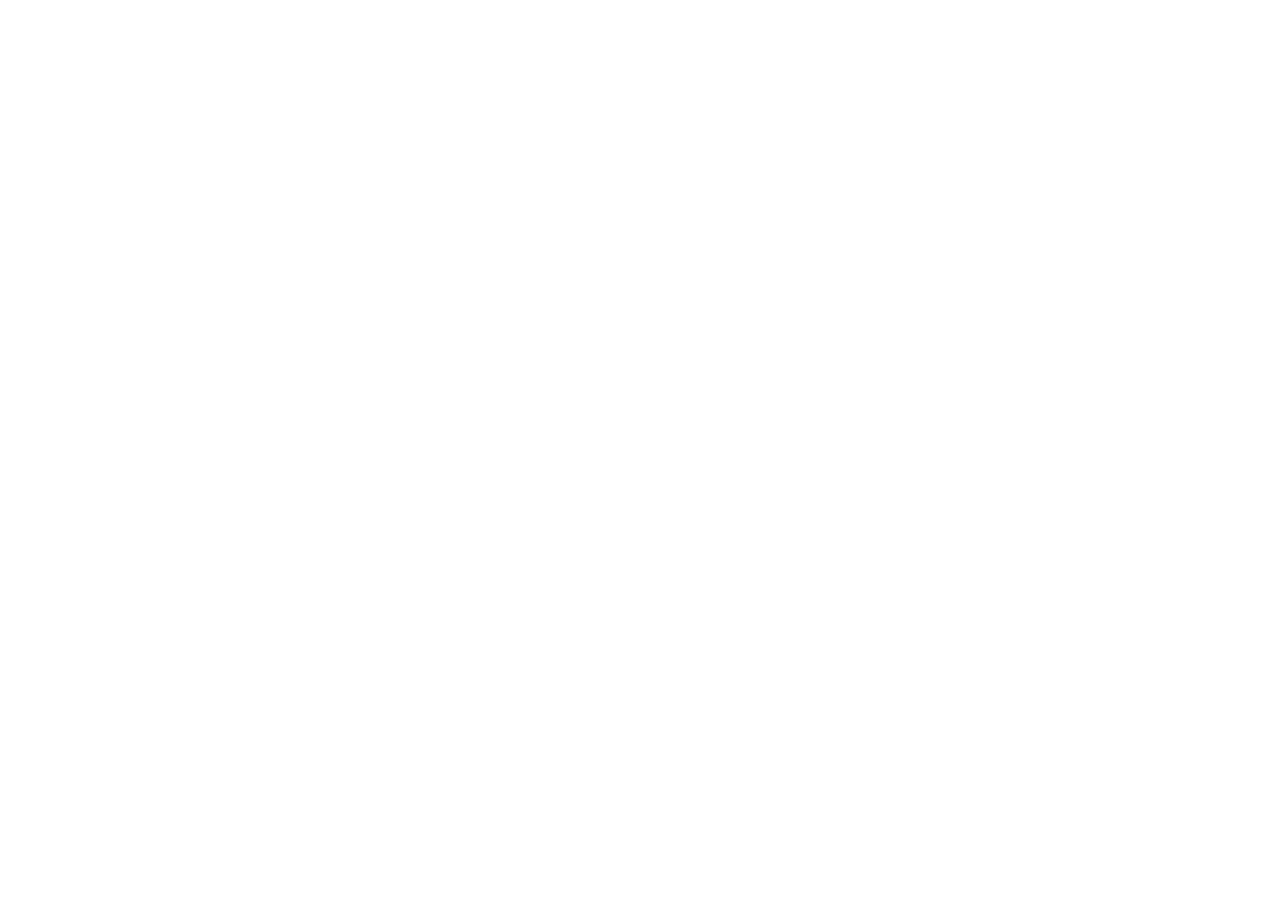
==== web/index.html @ d9312cff "feat: 🎸 (setup) first commit with setup repo" ====
<!DOCTYPE html>
<html>
<head>
  <!--
    If you are serving your web app in a path other than the root, change the
    href value below to reflect the base path you are serving from.

    The path provided below has to start and end with a slash "/" in order for
    it to work correctly.

    For more details:
    * https://developer.mozilla.org/en-US/docs/Web/HTML/Element/base

    This is a placeholder for base href that will be replaced by the value of
    the `--base-href` argument provided to `flutter build`.
  -->
  <base href="$FLUTTER_BASE_HREF">

  <meta charset="UTF-8">
  <meta content="IE=Edge" http-equiv="X-UA-Compatible">
  <meta name="description" content="A new Flutter project.">

  <!-- iOS meta tags & icons -->
  <meta name="apple-mobile-web-app-capable" content="yes">
  <meta name="apple-mobile-web-app-status-bar-style" content="black">
  <meta name="apple-mobile-web-app-title" content="thaiosk">
  <link rel="apple-touch-icon" href="icons/Icon-192.png">

  <!-- Favicon -->
  <link rel="icon" type="image/png" href="favicon.png"/>

  <title>thaiosk</title>
  <link rel="manifest" href="manifest.json">

  <script>
    // The value below is injected by flutter build, do not touch.
    var serviceWorkerVersion = null;
  </script>
  <!-- This script adds the flutter initialization JS code -->
  <script src="flutter.js" defer></script>
</head>
<body>
  <script>
    window.addEventListener('load', function(ev) {
      // Download main.dart.js
      _flutter.loader.loadEntrypoint({
        serviceWorker: {
          serviceWorkerVersion: serviceWorkerVersion,
        }
      }).then(function(engineInitializer) {
        return engineInitializer.initializeEngine();
      }).then(function(appRunner) {
        return appRunner.runApp();
      });
    });
  </script>
</body>
</html>
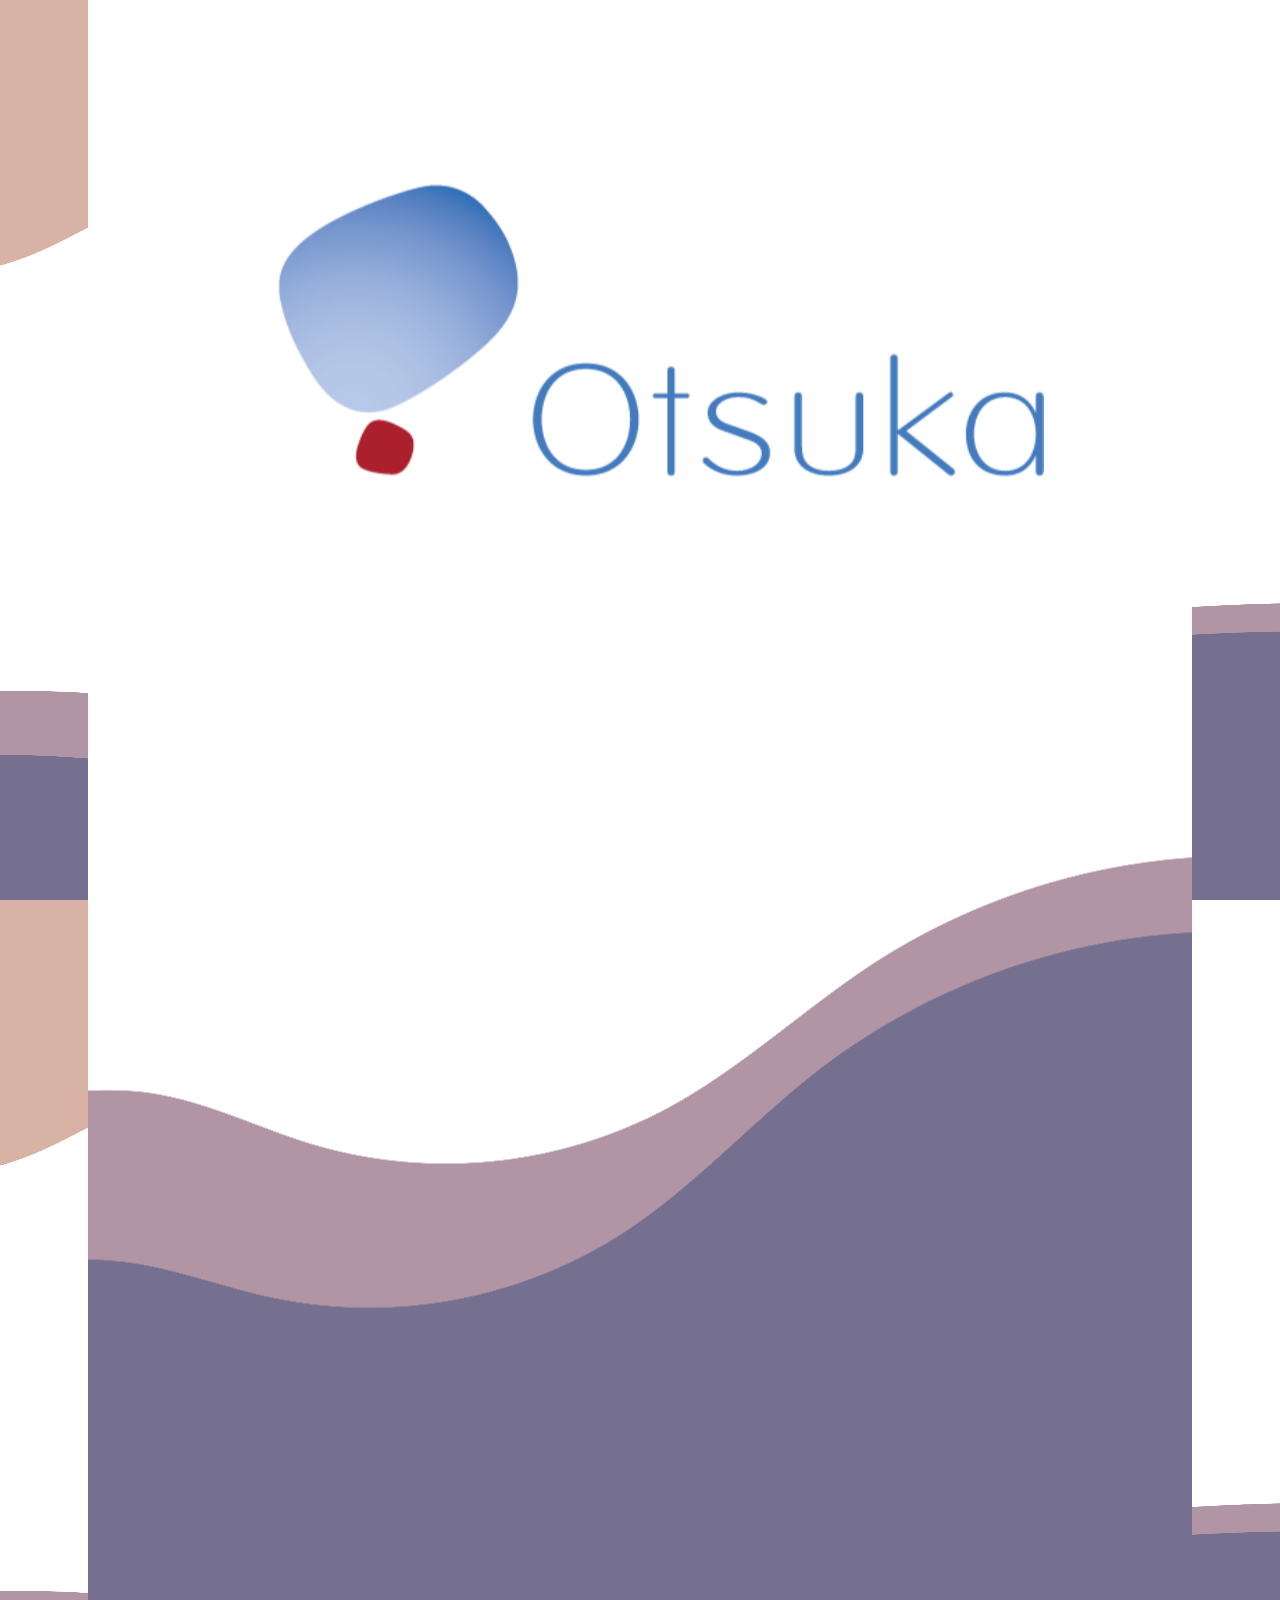
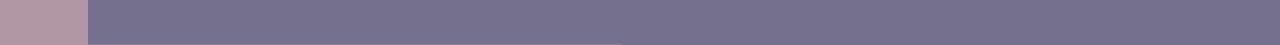
==== commit 9e531352: "fix: 🐛 (bugs) colors, logical form, validator and result" ====
--- a/web/index.html
+++ b/web/index.html
@@ -1,3 +1,8 @@
+  <picture id="splash">
+    <source srcset="splash/img/light-1x.png 1x, splash/img/light-2x.png 2x, splash/img/light-3x.png 3x" media="(prefers-color-scheme: light) or (prefers-color-scheme: no-preference)">
+    <source srcset="splash/img/dark-1x.png 1x, splash/img/dark-2x.png 2x, splash/img/dark-3x.png 3x" media="(prefers-color-scheme: dark)">
+    <img class="center" src="splash/img/light-1x.png" />
+  </picture>
 <!DOCTYPE html>
 <html>
 <head>
@@ -38,6 +43,7 @@
   </script>
   <!-- This script adds the flutter initialization JS code -->
   <script src="flutter.js" defer></script>
+  <link rel="stylesheet" type="text/css" href="splash/style.css">
 </head>
 <body>
   <script>
@@ -55,4 +61,4 @@
     });
   </script>
 </body>
-</html>
+</html>--- a/web/splash/style.css
+++ b/web/splash/style.css
@@ -0,0 +1,43 @@
+body, html {
+  margin:0;
+  height:100%;
+  background: #;
+  background-image: url("img/light-background.png");
+  background-size: 100% 100%;
+}
+
+.center {
+  margin: 0;
+  position: absolute;
+  top: 50%;
+  left: 50%;
+  -ms-transform: translate(-50%, -50%);
+  transform: translate(-50%, -50%);
+}
+
+.contain {
+  display:block;
+  width:100%; height:100%;
+  object-fit: contain;
+}
+
+.stretch {
+  display:block;
+  width:100%; height:100%;
+}
+
+.cover {
+  display:block;
+  width:100%; height:100%;
+  object-fit: cover;
+}
+
+@media (prefers-color-scheme: dark) {
+  body {
+    margin:0;
+    height:100%;
+    background: #;
+    background-image: url("img/dark-background.png");
+    background-size: 100% 100%;
+  }
+}
